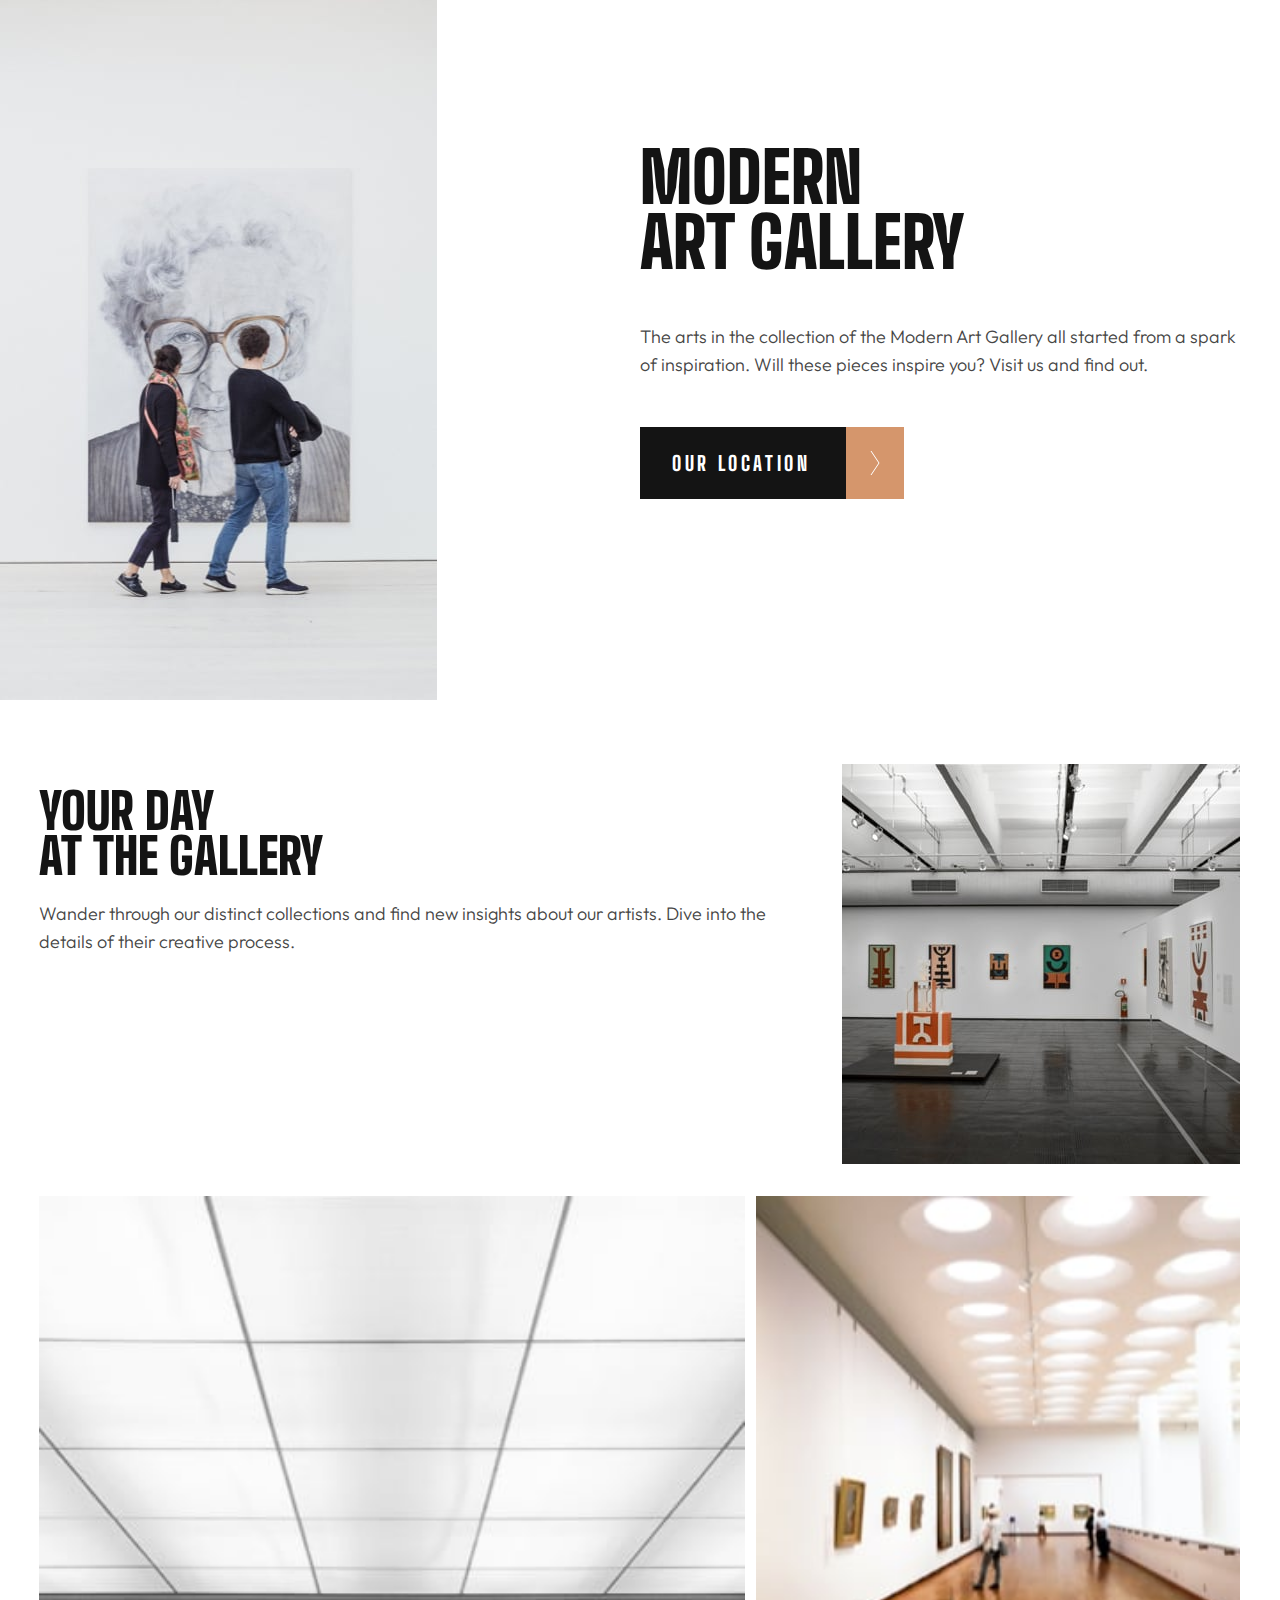
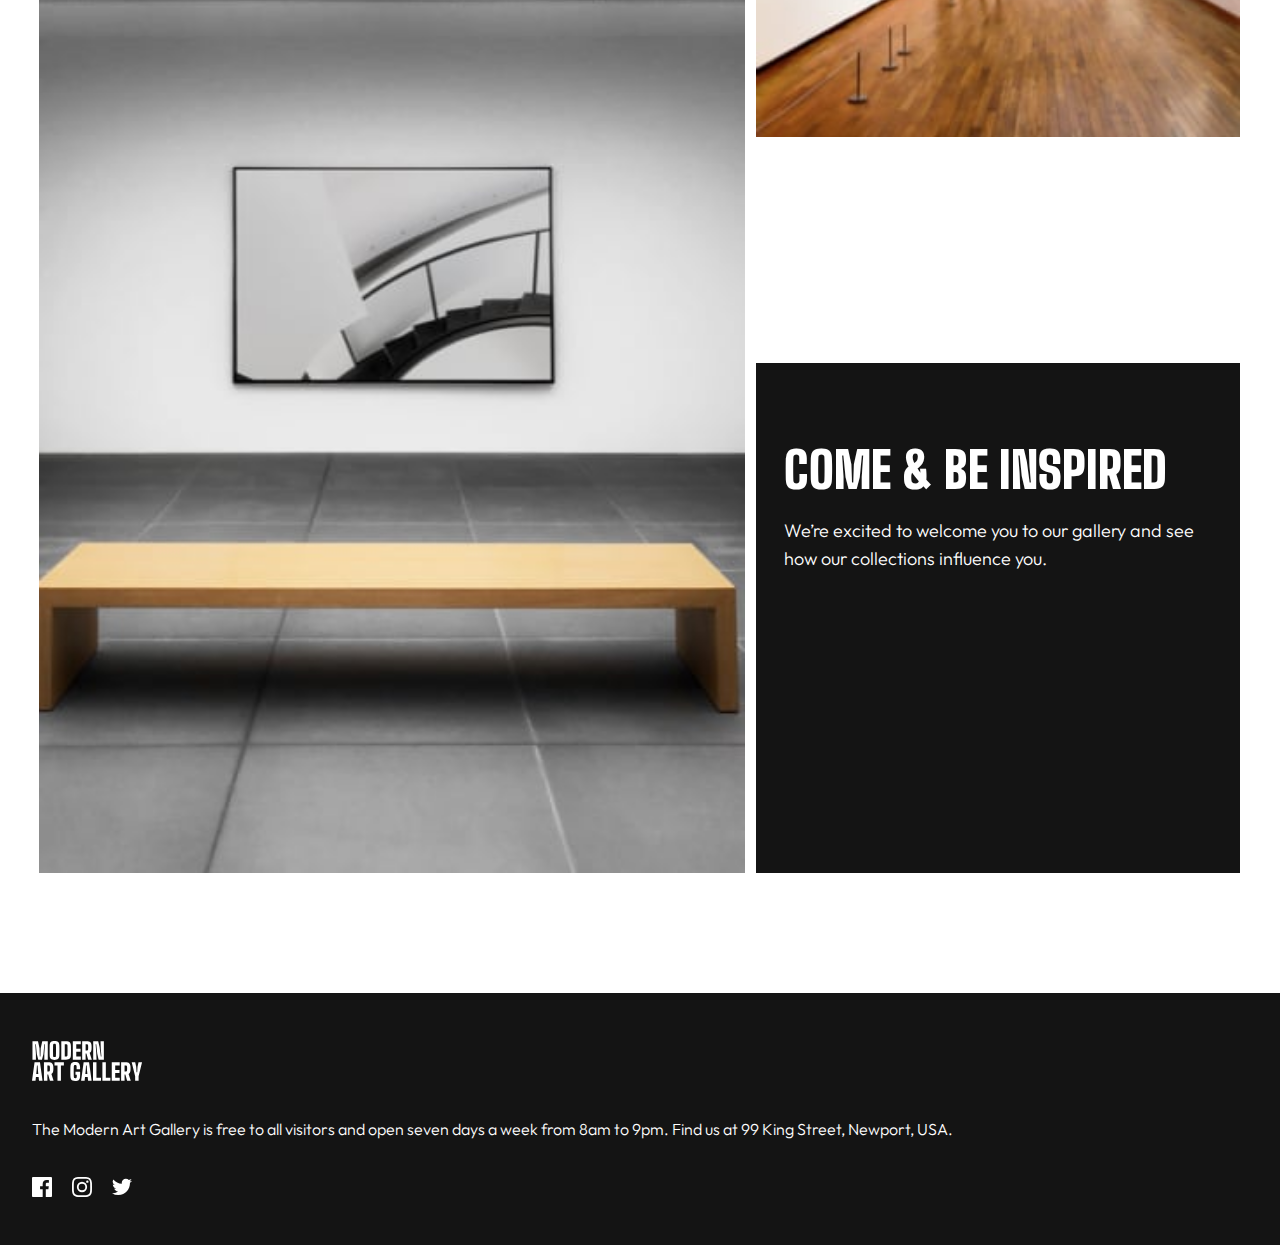
==== index.html @ f50a2d8a "Update index.html" ====
<!DOCTYPE html>
<html lang="en">

<head>
  <meta charset="UTF-8">
  <meta name="viewport" content="width=device-width, initial-scale=1.0">
  <title>Art gallery website</title>
  <link rel="shortcut icon" href="assets/favicon-32x32.png" type="image/x-icon">
  <link rel="stylesheet" href="style.css">
</head>

<body>
  <main>

    <picture class="hero-picture">
      <source media="(min-width: 1439px)" srcset="assets/desktop/image-hero.jpg">
      <source class="hero-img-tablet" media="(min-width: 767px)" srcset="assets/tablet/image-hero.jpg">
      <img class="hero-img" src="assets/mobile/image-hero.jpg" alt="">
    </picture>

    <section class="hero-section">

      <div aria-hidden="true" class="hero-content">
        <h1 class="hero-title">Modern <br> Art Gallery</h1>

        <p class="hero-text">
          The arts in the collection of the Modern Art Gallery all started
          from a spark of inspiration. Will these pieces inspire you? Visit
          us and find out.
        </p>

        <a href="#location" class="cta-btn">
          <span class="btn-text">Our location</span>
          <img class="arrow-right" src="assets/icon-arrow-right.svg" alt="">
        </a>
      </div>

    </section>

    <section class="content-section">

      <div class="grid-1">
        <picture class="picture-grid-1">
          <source media="(min-width: 1439px)" srcset="assets/desktop/image-grid-1.jpg">
          <source media="(min-width: 767px)" srcset="assets/tablet/image-grid-1.jpg">
          <img src="assets/mobile/image-grid-1.jpg" alt="">
        </picture>

        <div class="grid-1-text">
          <h2 class="subtitle clr-dark">Your day <br> at the gallery</h2>

          <p class="text">
            Wander through our distinct collections and find new insights about
            our artists. Dive into the details of their creative process.
          </p>
        </div>
      </div>

      <div class="grid-2">

        <picture class="picture-grid-2">
          <source media="(min-width: 1439px)" srcset="assets/desktop/image-grid-2.jpg">
          <source media="(min-width: 767px)" srcset="assets/tablet/image-grid-2.jpg">
          <img src="assets/mobile/image-grid-2.jpg" alt="">
        </picture>

        <picture class="picture-grid-3">
          <source media="(min-width: 1439px)" srcset="assets/desktop/image-grid-3.jpg">
          <source media="(min-width: 767px)" srcset="assets/tablet/image-grid-3.jpg">
          <img src="assets/mobile/image-grid-3.jpg" alt="">
        </picture>

        <div class="last-child">
          <h2 class="subtitle clr-white">Come &amp; be inspired</h2>

          <p class="text">
            We’re excited to welcome you to our gallery and see how our collections
            influence you.
          </p>
        </div>

      </div>

    </section>

  </main>

  <footer class="footer">
    <img src="assets/logo-light.svg" alt="Modern Art Gallery" class="logo">

    <p class="footer-text">
      The Modern Art Gallery is free to all visitors and open seven days a week
      from 8am to 9pm. Find us at 99 King Street, Newport, USA.
    </p>

    <div class="social">
      <a href="#facebook" class="social-link">

        <svg viewBox="0 0 20 20" class="facebook icon">
          <path
            d="M18.896 0H1.104C.494 0 0 .494 0 1.104v17.793C0 19.506.494 20 1.104 20h9.58v-7.745H8.076V9.237h2.606V7.01c0-2.583 1.578-3.99 3.883-3.99 1.104 0 2.052.082 2.329.119v2.7h-1.598c-1.254 0-1.496.597-1.496 1.47v1.928h2.989l-.39 3.018h-2.6V20h5.098c.608 0 1.102-.494 1.102-1.104V1.104C20 .494 19.506 0 18.896 0Z"
            fill="#FFF" transform="matrix(1, 0, 0, 1, -4.440892098500626e-16, 0)"></path>
        </svg>
      </a>

      <a href="#instagram" class="social-link">

        <svg viewBox="0 0 20 20" class="instagram icon">
          <path
            d="M10 1.802c2.67 0 2.987.01 4.042.059 2.71.123 3.975 1.409 4.099 4.099.048 1.054.057 1.37.057 4.04 0 2.672-.01 2.988-.057 4.042-.124 2.687-1.387 3.975-4.1 4.099-1.054.048-1.37.058-4.041.058-2.67 0-2.987-.01-4.04-.058-2.718-.124-3.977-1.416-4.1-4.1-.048-1.054-.058-1.37-.058-4.041 0-2.67.01-2.986.058-4.04.124-2.69 1.387-3.977 4.1-4.1 1.054-.048 1.37-.058 4.04-.058ZM10 0C7.284 0 6.944.012 5.877.06 2.246.227.227 2.242.061 5.877.01 6.944 0 7.284 0 10s.012 3.057.06 4.123c.167 3.632 2.182 5.65 5.817 5.817 1.067.048 1.407.06 4.123.06s3.057-.012 4.123-.06c3.629-.167 5.652-2.182 5.816-5.817.05-1.066.061-1.407.061-4.123s-.012-3.056-.06-4.122C19.777 2.249 17.76.228 14.124.06 13.057.01 12.716 0 10 0Zm0 4.865a5.135 5.135 0 1 0 0 10.27 5.135 5.135 0 0 0 0-10.27Zm0 8.468a3.333 3.333 0 1 1 0-6.666 3.333 3.333 0 0 1 0 6.666Zm5.338-9.87a1.2 1.2 0 1 0 0 2.4 1.2 1.2 0 0 0 0-2.4Z"
            fill="#FFF"></path>
        </svg>
      </a>

      <a href="#twitter" class="social-link">

        <svg viewBox="0 0 20 17" class="twitter icon">
          <path
            d="M20 2.172a8.192 8.192 0 0 1-2.357.646 4.11 4.11 0 0 0 1.805-2.27 8.22 8.22 0 0 1-2.606.996A4.096 4.096 0 0 0 13.847.248c-2.65 0-4.596 2.472-3.998 5.037A11.648 11.648 0 0 1 1.392 1a4.109 4.109 0 0 0 1.27 5.478 4.086 4.086 0 0 1-1.858-.513c-.045 1.9 1.318 3.679 3.291 4.075a4.113 4.113 0 0 1-1.853.07 4.106 4.106 0 0 0 3.833 2.849A8.25 8.25 0 0 1 0 14.658a11.616 11.616 0 0 0 6.29 1.843c7.618 0 11.923-6.434 11.663-12.205A8.354 8.354 0 0 0 20 2.172Z"
            fill="#FFF"></path>
        </svg>
      </a>
    </div>

  </footer>

</body>

</html>
---- style.css ----
@import url('https://fonts.googleapis.com/css2?family=Big+Shoulders+Display:wght@800;900&family=Outfit:wght@300&display=swap');

:root {
  /* Font Family */
  --ff-heading: 'Big Shoulders Display', sans-serif;
  --ff-body: 'Outfit', sans-serif;

  /* Font Weight */
  --fw-300: 300;
  --fw-800: 800;
  --fw-900: 900;

  /* Font Size */
  --fs-heading-1: 3.75rem;
  --fs-heading-2: 3.125rem;
  --fs-subtitle-1: 3.125rem;
  --fs-body-m: 1.125rem;
  --fs-body-s: 1rem;

  /* Line Height */
  --lh-heading-1: 3.4375rem;
  --lh-heading-2: 2.8125rem;
  --lh-subtitle-1: 2.8125rem;
  --lh-body-m: 1.75rem;
  --lh-body-s: 1.625rem;

  /* Colors */
  --clr-gold: hsl(24, 56%, 63%);
  --clr-almostblack: hsl(0, 0%, 8%);
  --clr-darkgrey: hsl(0, 0%, 27%);
  --clr-white: hsl(0, 0%, 100%);

  /* Utility classes */

  .clr-dark {
   color: var(--clr-almostblack);
  }

  .clr-white {
    color: var(--clr-white);
  }
}

*,
*::before,
*::after {
  margin: 0;
  padding: 0;
  box-sizing: border-box;
  font: inherit;
}

ul,
ol {
  list-style: none;
}

img,
picture,
svg {
  max-width: 100%;
  display: block;
}

.hero-img {
  width: 100%;
  height: auto;
}

.hero-content {
  padding-inline: 1rem;
}

.hero-title {
  font-family: var(--ff-heading);
  font-size: var(--fs-heading-1);
  font-weight: var(--fw-900);
  line-height: var(--lh-heading-1);
  text-transform: uppercase;
  margin-block-start: 2rem;
  color: var(--clr-almostblack);
}

.hero-text {
  font-family: var(--ff-body);
  font-size: var(--fs-body-m);
  font-weight: var(--fw-300);
  line-height: var(--lh-body-m);
  margin-block-start: 2rem;
  color: var(--clr-darkgrey);
}

.cta-btn {
  text-decoration: none;
  display: inline-flex;
  margin-block-start: 2rem;
}

.cta-btn .btn-text {
  background-color: var(--clr-almostblack);
  color: var(--clr-white);
  font-family: var(--ff-heading);
  font-size: 1.25rem;
  letter-spacing: 0.2275rem;
  font-weight: var(--fw-800);
  text-transform: uppercase;
  padding-block: 1.5rem;
  padding-inline-start: 2rem;
  padding-inline-end: 2.1875rem;
  transition: background 200ms;
}

.cta-btn .arrow-right {
  background-color: var(--clr-gold);
  padding: 1.5rem;
  transition: background 200ms;
}


.cta-btn:hover .btn-text,
.cta-btn:focus-visible .btn-text {
  background-color: var(--clr-gold);
}

.cta-btn:hover .arrow-right,
.cta-btn:focus-visible .arrow-right {
  background-color: var(--clr-almostblack);
}

.content-section {
  padding-inline: 1rem;
  margin-block-start: 7.5rem;
}

.content-section img {
  width: 100%;
  height: auto;
}

.subtitle {
  font-family: var(--ff-heading);
  font-size: var(--fs-subtitle-1);
  font-weight: var(--fw-900);
  line-height: var(--lh-subtitle-1);
  text-transform: uppercase;
  margin-block-start: 1.5625rem;
}

.content-section .text {
  font-family: var(--ff-body);
  font-size: var(--fs-body-m);
  font-weight: var(--fw-300);
  line-height: var(--lh-body-m);
  margin-block-start: 1.3125rem;
  color: var(--clr-darkgrey);
}

.grid-2 {
  margin-block-start: 2rem;
  display: grid;
  gap: 1rem;
}

.grid-2 > .last-child {
  background-color: var(--clr-almostblack);
  padding-inline: 1.5rem;
  padding-block-start: 3rem;
  padding-block-end: 2.9375rem;
}

.grid-2 > .last-child .subtitle {
  margin-block-start: 0;
}

.grid-2 > .last-child .text {
  color: var(--clr-white);
  margin-block-start: 1.5rem;
}

.footer {
  background-color: var(--clr-almostblack);
  padding-block: 3rem;
  padding-inline: 2rem;
  margin-block-start: 7.5rem;
}

.footer-text {
  color: var(--clr-white);
  font-family: var(--ff-body);
  font-size: var(--fs-body-s);
  font-weight: var(--fw-300);
  margin-block-start: 2.375rem;
}

.social {
  display: flex;
  gap: 1.25rem;
  margin-block-start: 2.375rem;
}

.social-link:hover .icon path,
.social-link:focus-visible .icon path {
  fill: var(--clr-gold);
}

.social .icon {
  width: 20px;
  height: 20px;
}

@media screen and (min-width: 767px) {
  :root {
    /* Font Size */
    --fs-heading-1: 4.375rem;
    --fs-heading-2: 3.4375rem;
    --fs-subtitle-1: 3.125rem;
    --fs-body-m: 1.125rem;
    --fs-body-s: 1rem;

    /* Line Height */
    --lh-heading-1: 4.0625rem;
    --lh-heading-2: 2.8125rem;
    --lh-subtitle-1: 2.8125rem;
    --lh-body-m: 1.75rem;
    --lh-body-s: 1.625rem;
  }

  .hero-picture {
    position: absolute;
    top: 0;
    left: 0;
    z-index: 1;
  }
  
  .hero-section {
    display: grid;
    grid-template-columns: 1fr 1fr;
    grid-template-areas: '. content';
    padding-inline: 2.5rem;
    margin-block-start: 9.0625rem;
    position: relative;
    z-index: 2;
  }

  .hero-content {
    padding-inline: 0;
    grid-area: content;
  }

  .hero-title {
    margin-block-start: 0;
  }

  .hero-text {
    margin-block-start: 3rem;
  }

  .cta-btn {
    margin-block-start: 3rem;
  }

  .content-section {
    padding-inline-start: 2.4375rem;
    padding-inline-end: 2.5rem;
    margin-block-start: 16.5625rem;
  }

  .grid-1 {
    display: grid;
    grid-template-columns: 1fr max-content;
    grid-template-areas: 'grid1text picture1';
  }

  .picture-grid-1 {
    grid-area: picture1;
  }

  .grid-1-text {
    grid-area: grid1text;
    padding-inline-end: 3.5rem;
  }

  .grid-2 {
    display: grid;
    grid-template-columns: 58.79% 1fr;
    grid-template-areas: 
    'pic2 pic3'
    'pic2 lastchild';
    gap: 0.6875rem;
  }

  .picture-grid-2 {
    grid-area: pic2;
  }

  .picture-grid-3 {
    grid-area: pic3;
  } 

  .grid-2 .last-child {
    grid-area: lastchild;
    padding-inline: 1.75rem;
    padding-block: 5.3125rem;
    margin-block-start: 0;
  }

}

@media screen and (min-width: 1439px) {
  :root {
    /* Font Size */
    --fs-heading-1: 6rem;
    --fs-heading-2: 4.375rem;
    --fs-subtitle-1: 3.75rem;
    --fs-body-m: 1.375rem;
    --fs-body-s: 1.125rem;

    /* Line Height */
    --lh-heading-1: 5.5rem;
    --lh-heading-2: 4.375rem;
    --lh-subtitle-1: 3.75rem;
    --lh-body-m: 2rem;
    --lh-body-s: 1.75rem;
  }
}
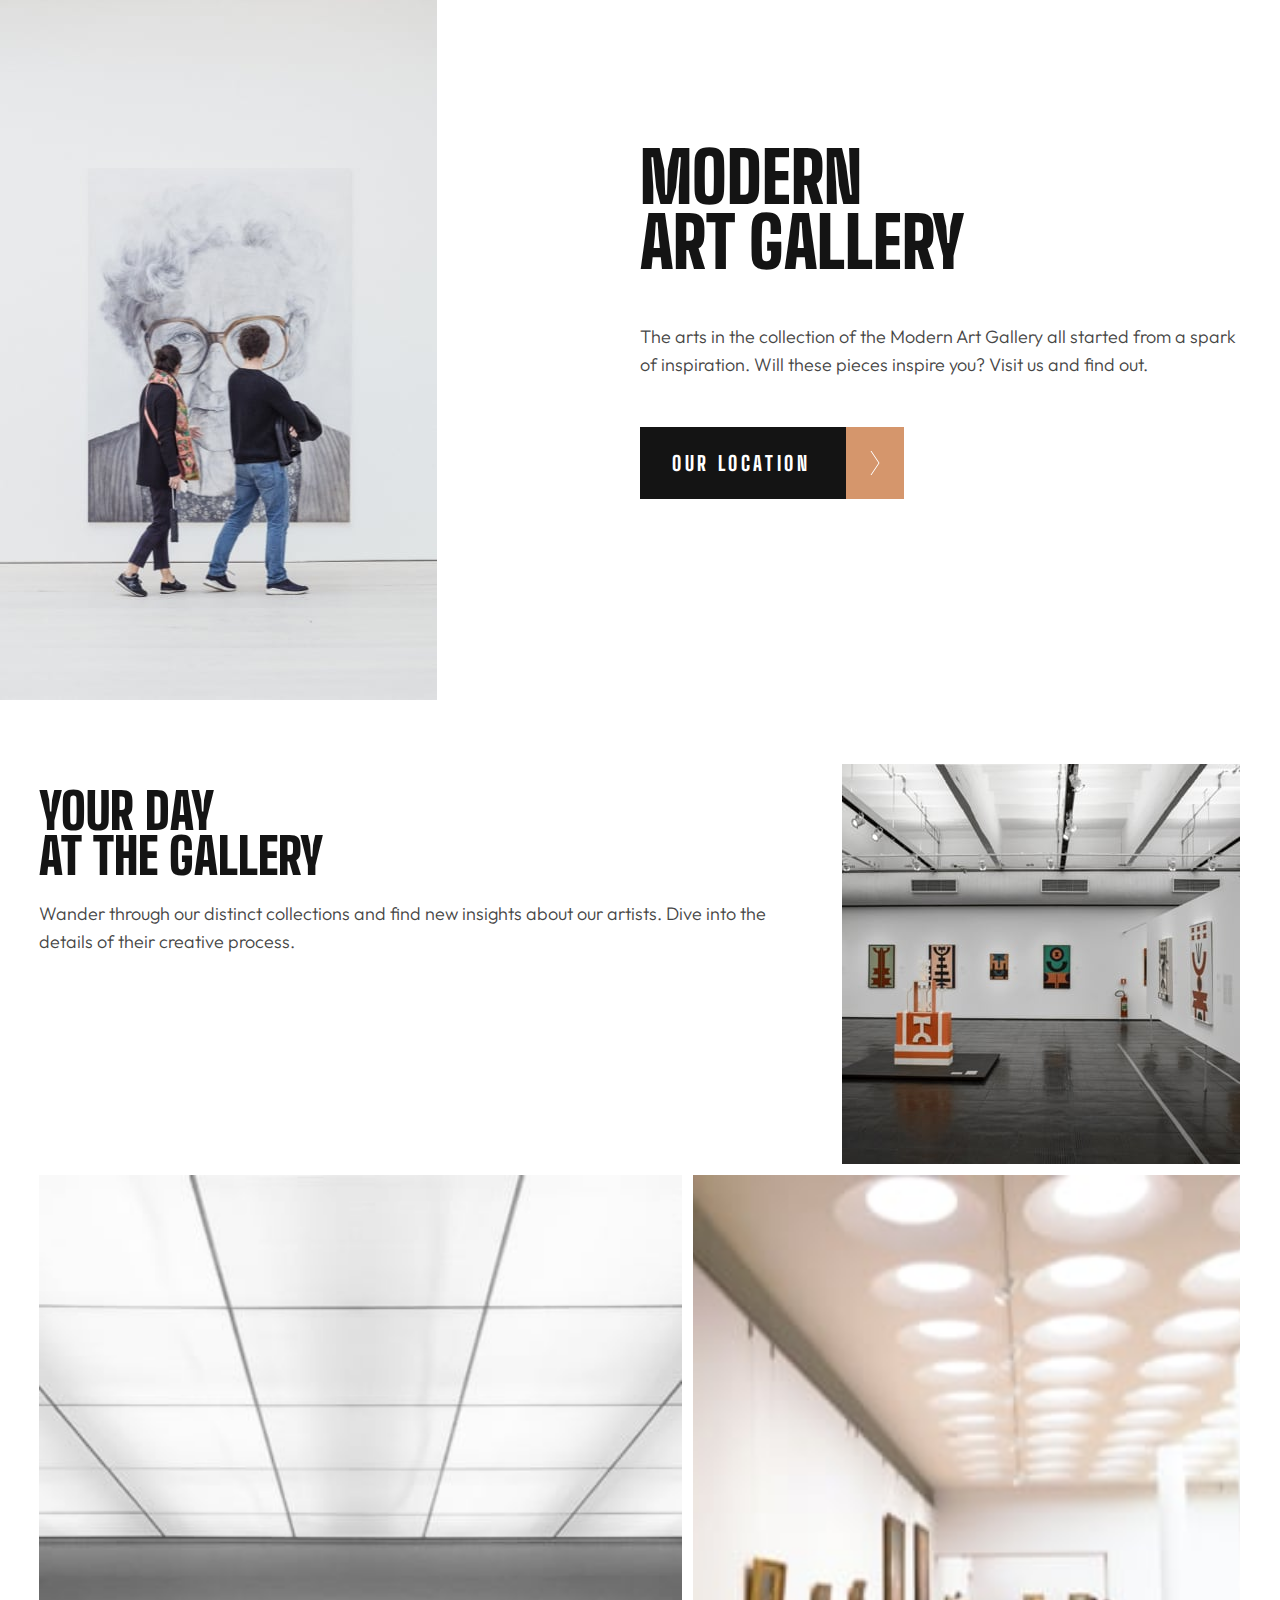
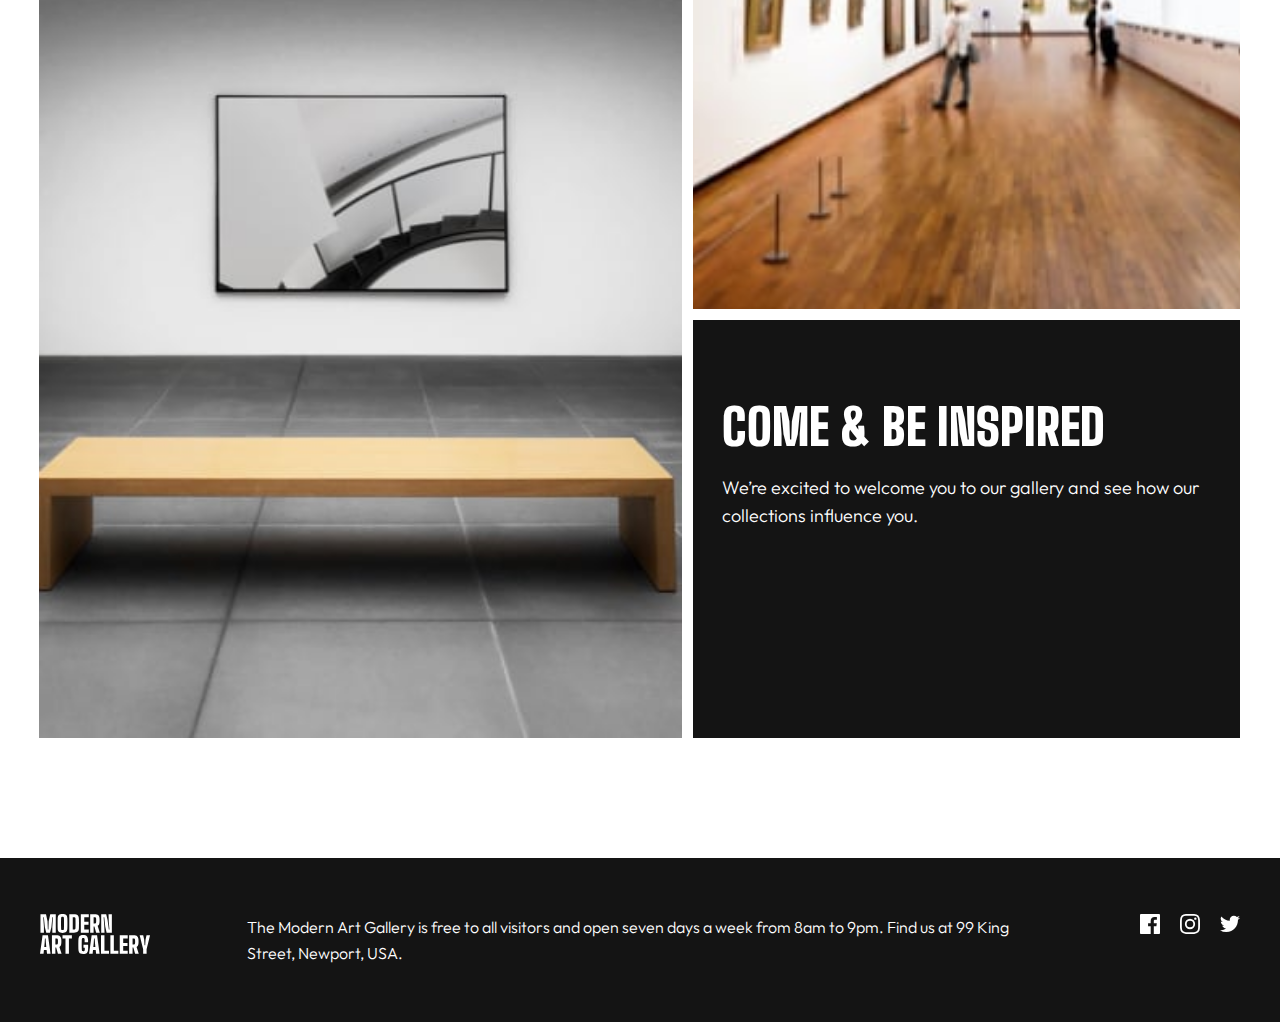
==== commit 0fe6be11: "tablet layout update" ====
--- a/index.html
+++ b/index.html
@@ -13,9 +13,9 @@
   <main>
 
     <picture class="hero-picture">
-      <source media="(min-width: 1439px)" srcset="assets/desktop/image-hero.jpg">
-      <source class="hero-img-tablet" media="(min-width: 767px)" srcset="assets/tablet/image-hero.jpg">
-      <img class="hero-img" src="assets/mobile/image-hero.jpg" alt="">
+      <source media="(min-width: 1439px)" srcset="assets/desktop/image-hero.jpg 1x, assets/desktop/image-hero@2x.jpg 2x">
+      <source class="hero-img-tablet" media="(min-width: 767px)" srcset="assets/tablet/image-hero.jpg 1x, assets/tablet/image-hero@2x.jpg 2x">
+      <img class="hero-img" srcset="assets/mobile/image-hero.jpg 1x, assets/mobile/image-hero@2x.jpg 2x" alt="">
     </picture>
 
     <section class="hero-section">
@@ -41,9 +41,9 @@
 
       <div class="grid-1">
         <picture class="picture-grid-1">
-          <source media="(min-width: 1439px)" srcset="assets/desktop/image-grid-1.jpg">
-          <source media="(min-width: 767px)" srcset="assets/tablet/image-grid-1.jpg">
-          <img src="assets/mobile/image-grid-1.jpg" alt="">
+          <source media="(min-width: 1439px)" srcset="assets/desktop/image-grid-1.jpg 1x, assets/desktop/image-grid-1@2x.jpg 2x">
+          <source media="(min-width: 767px)" srcset="assets/tablet/image-grid-1.jpg 1x, assets/tablet/image-grid-1@2x.jpg 2x">
+          <img srcset="assets/mobile/image-grid-1.jpg 1x, assets/mobile/image-grid-1@2x.jpg 2x" alt="" loading="lazy">
         </picture>
 
         <div class="grid-1-text">
@@ -58,17 +58,21 @@
 
       <div class="grid-2">
 
-        <picture class="picture-grid-2">
-          <source media="(min-width: 1439px)" srcset="assets/desktop/image-grid-2.jpg">
-          <source media="(min-width: 767px)" srcset="assets/tablet/image-grid-2.jpg">
-          <img src="assets/mobile/image-grid-2.jpg" alt="">
-        </picture>
+        <div class="item-1">
+          <picture>
+            <source media="(min-width: 1439px)" srcset="assets/desktop/image-grid-2.jpg 1x, assets/desktop/image-grid-2@2x.jpg 2x">
+            <source media="(min-width: 767px)" srcset="assets/tablet/image-grid-2.jpg 1x, assets/tablet/image-grid-2@2x.jpg 2x">
+            <img srcset="assets/mobile/image-grid-2.jpg 1x, assets/mobile/image-grid-2@2x.jpg 2x" alt="" loading="lazy">
+          </picture>
+        </div>
 
-        <picture class="picture-grid-3">
-          <source media="(min-width: 1439px)" srcset="assets/desktop/image-grid-3.jpg">
-          <source media="(min-width: 767px)" srcset="assets/tablet/image-grid-3.jpg">
-          <img src="assets/mobile/image-grid-3.jpg" alt="">
-        </picture>
+        <div class="item-2">
+          <picture>
+            <source media="(min-width: 1439px)" srcset="assets/desktop/image-grid-3.jpg">
+            <source media="(min-width: 767px)" srcset="assets/tablet/image-grid-3.jpg 1x, assets/tablet/image-grid-3@2x.jpg 2x">
+            <img src="assets/mobile/image-grid-3.jpg" alt="" loading="lazy">
+          </picture>
+        </div>
 
         <div class="last-child">
           <h2 class="subtitle clr-white">Come &amp; be inspired</h2>
@@ -86,7 +90,7 @@
   </main>
 
   <footer class="footer">
-    <img src="assets/logo-light.svg" alt="Modern Art Gallery" class="logo">
+    <img src="assets/logo-light.svg" alt="Modern Art Gallery" class="logo" loading="lazy">
 
     <p class="footer-text">
       The Modern Art Gallery is free to all visitors and open seven days a week
--- a/style.css
+++ b/style.css
@@ -189,6 +189,7 @@
   font-family: var(--ff-body);
   font-size: var(--fs-body-s);
   font-weight: var(--fw-300);
+  line-height: var(--lh-body-s);
   margin-block-start: 2.375rem;
 }
 
@@ -282,26 +283,48 @@
 
   .grid-2 {
     display: grid;
-    grid-template-columns: 58.79% 1fr;
-    grid-template-areas: 
-    'pic2 pic3'
-    'pic2 lastchild';
+    grid-template-columns: minmax(398px, max-content) 1fr;
     gap: 0.6875rem;
-  }
-
-  .picture-grid-2 {
-    grid-area: pic2;
-  }
-
-  .picture-grid-3 {
-    grid-area: pic3;
-  } 
+    margin-block-start: 0.6875rem;
+  }
+
+  .grid-2 picture {
+    width: 100%;
+    height: 100%;
+    object-fit: cover;
+  }
+
+  .grid-2 img {
+    width: 100%;
+    height: 100%;
+    object-fit: cover;
+  }
+
+  .grid-2 .item-1 {
+    grid-column: 1;
+    grid-row: span 2;
+  }
 
   .grid-2 .last-child {
-    grid-area: lastchild;
-    padding-inline: 1.75rem;
+    grid-column: 2;
+    grid-row: 2;
+    padding-inline: 1.8125rem;
     padding-block: 5.3125rem;
-    margin-block-start: 0;
+  }
+
+  .footer {
+    display: grid;
+    grid-template-columns: repeat(3, auto);
+    padding-inline: 2.5rem;
+    padding-block: 3.5rem;
+  }
+
+  .footer > * {
+    margin: 0;
+  }
+
+  .footer .footer-text {
+    padding-inline: 6rem;
   }
 
 }
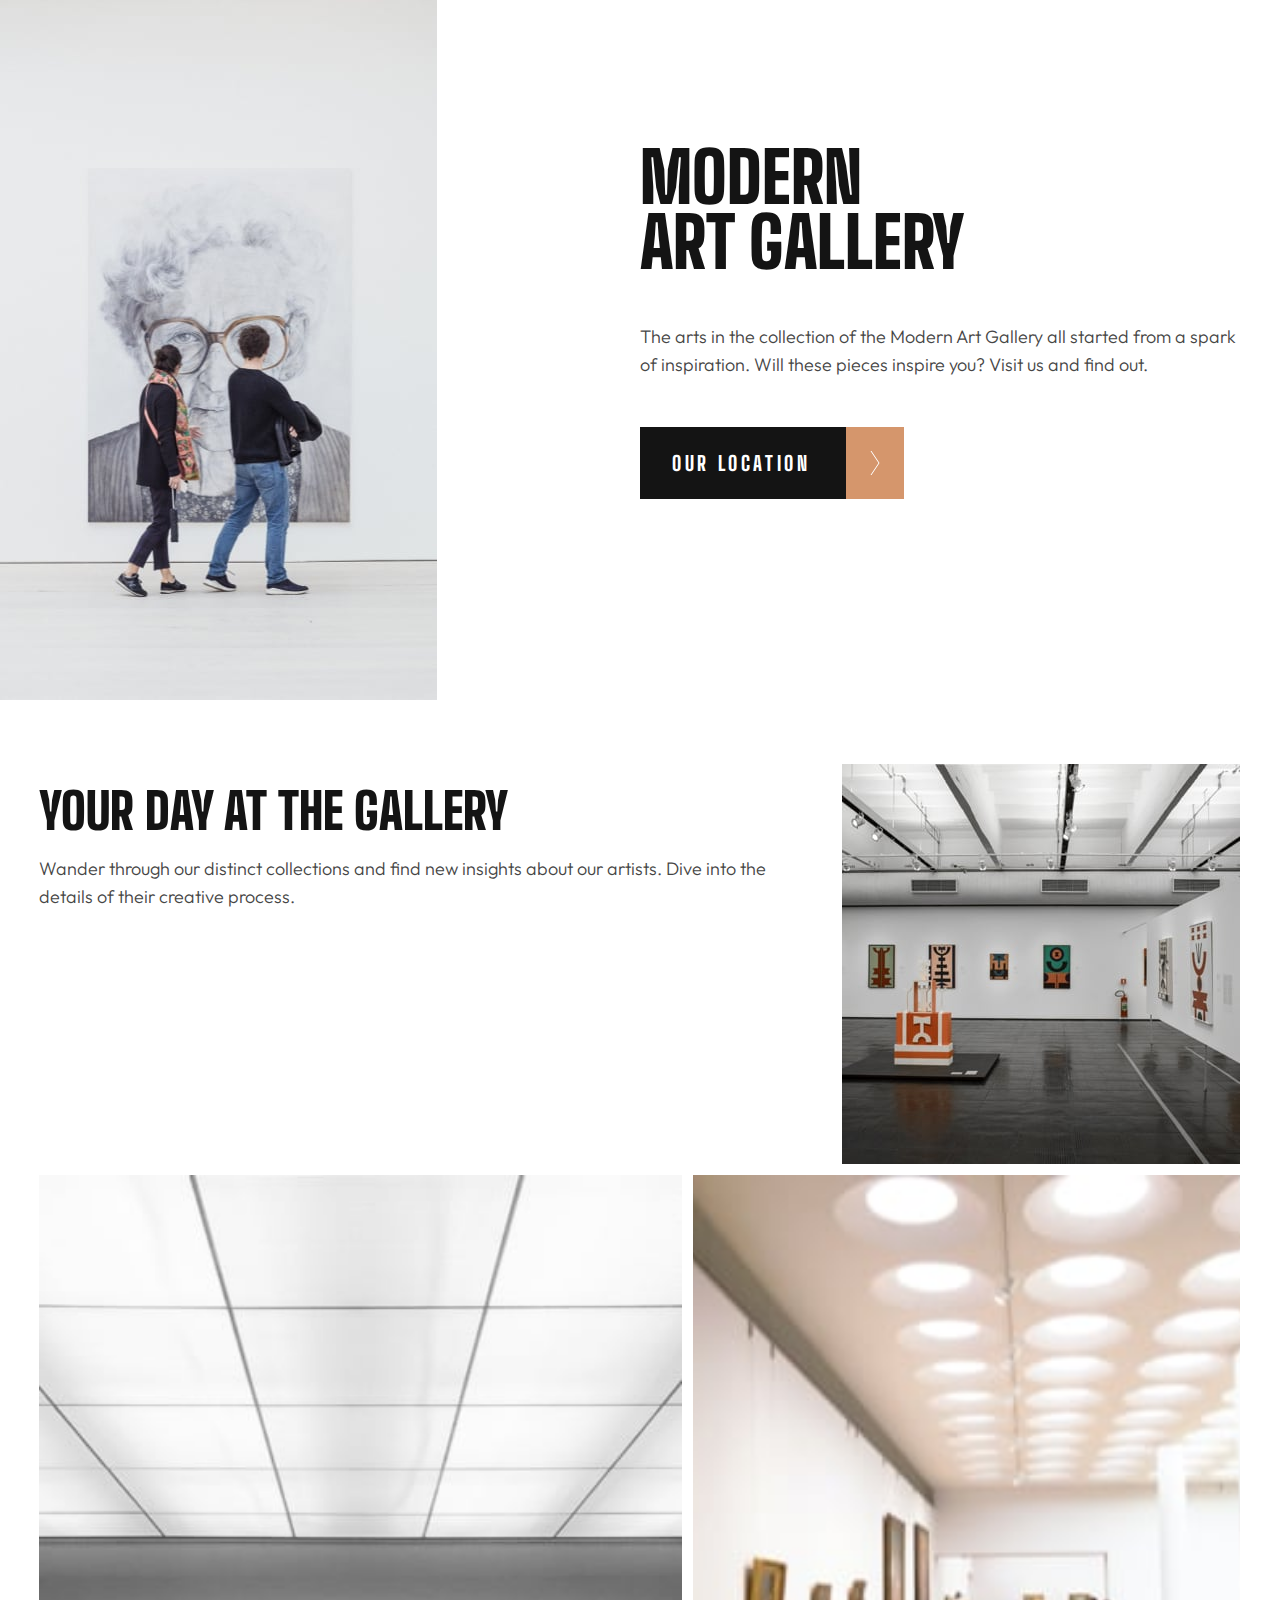
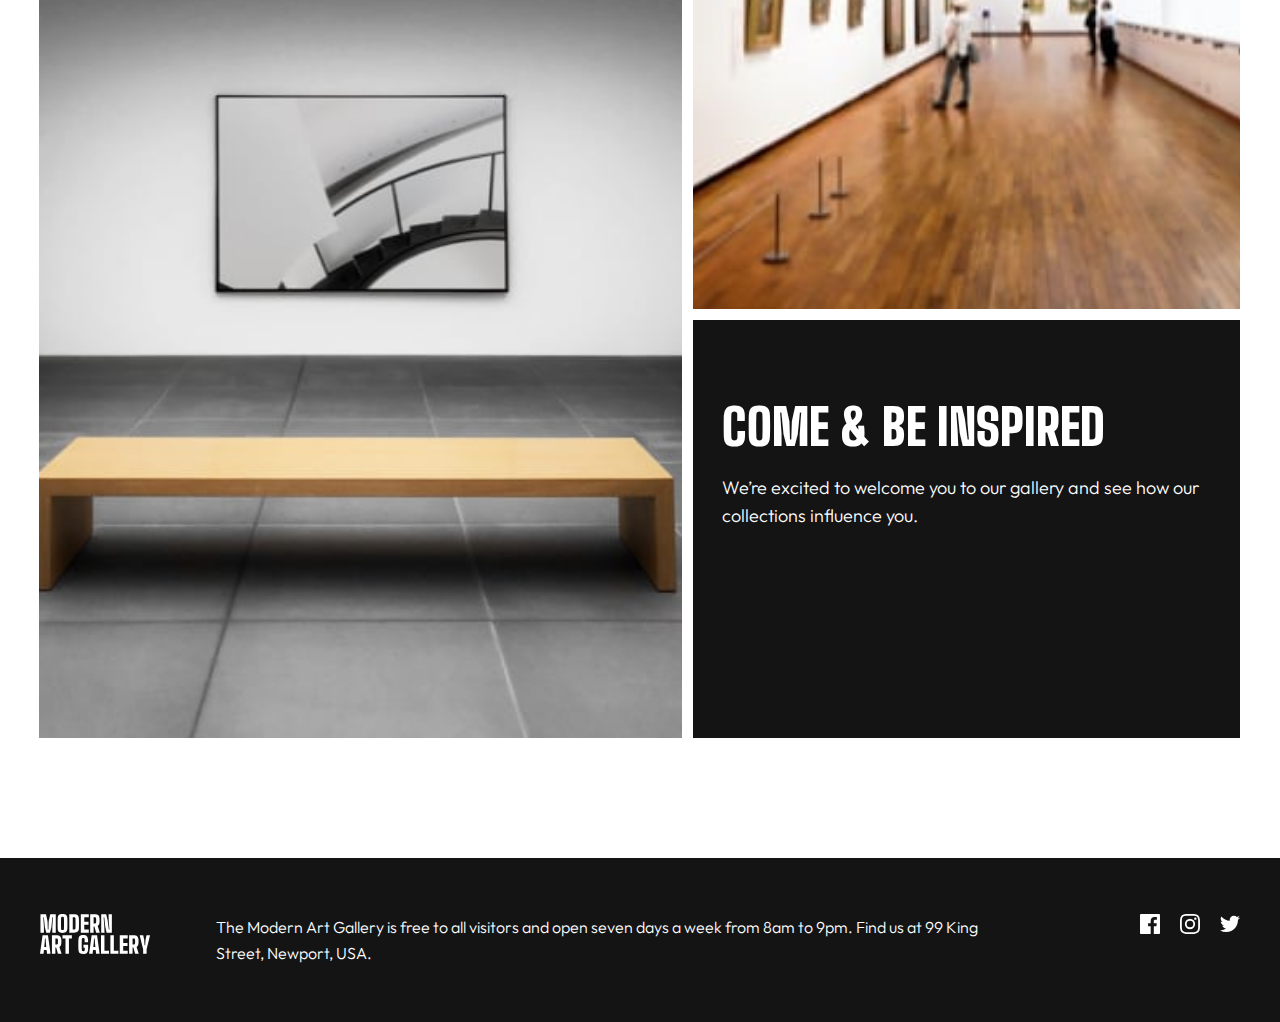
==== commit d048ce26: "desktop" ====
--- a/index.html
+++ b/index.html
@@ -47,7 +47,7 @@
         </picture>
 
         <div class="grid-1-text">
-          <h2 class="subtitle clr-dark">Your day <br> at the gallery</h2>
+          <h2 class="subtitle clr-dark">Your day at the gallery</h2>
 
           <p class="text">
             Wander through our distinct collections and find new insights about
@@ -68,9 +68,9 @@
 
         <div class="item-2">
           <picture>
-            <source media="(min-width: 1439px)" srcset="assets/desktop/image-grid-3.jpg">
+            <source media="(min-width: 1439px)" srcset="assets/desktop/image-grid-3.jpg 1x, assets/desktop/image-grid-3@2x.jpg 2x">
             <source media="(min-width: 767px)" srcset="assets/tablet/image-grid-3.jpg 1x, assets/tablet/image-grid-3@2x.jpg 2x">
-            <img src="assets/mobile/image-grid-3.jpg" alt="" loading="lazy">
+            <img srcset="assets/mobile/image-grid-3.jpg 1x, assets/mobile/image-grid-3@2x 2x" alt="" loading="lazy">
           </picture>
         </div>
 
--- a/style.css
+++ b/style.css
@@ -195,6 +195,7 @@
 
 .social {
   display: flex;
+  align-items: start;
   gap: 1.25rem;
   margin-block-start: 2.375rem;
 }
@@ -324,7 +325,8 @@
   }
 
   .footer .footer-text {
-    padding-inline: 6rem;
+    padding-inline-start: 4.059375rem;
+    padding-inline-end: 9.625rem;
   }
 
 }
@@ -345,4 +347,39 @@
     --lh-body-m: 2rem;
     --lh-body-s: 1.75rem;
   }
+
+  .content-section {
+    padding-inline: 10.3125rem;
+    margin-block-start: 30.9375rem;
+  }
+
+  .content-section .subtitle {
+    margin-block-start: 3.75rem;
+  }
+
+  .grid-1-text {
+    padding-inline-end: 8.5rem;
+  }
+
+  .grid-2 {
+    gap: 1.875rem;
+    margin-block-start: 1.875rem;
+  }
+
+  .grid-2 .last-child {
+    padding-block-start: 4.0625rem;
+    padding-block-end: 4rem;
+    padding-inline-start: 3rem;
+    padding-inline-end: 2.9375rem;
+  }
+
+  .footer {
+    padding-inline: 10.3125rem;
+    margin-block-start: 11.25rem;
+  }
+
+  .footer .footer-text {
+    padding-inline-start: 8.776875rem;
+    padding-inline-end: 21rem;
+  }
 }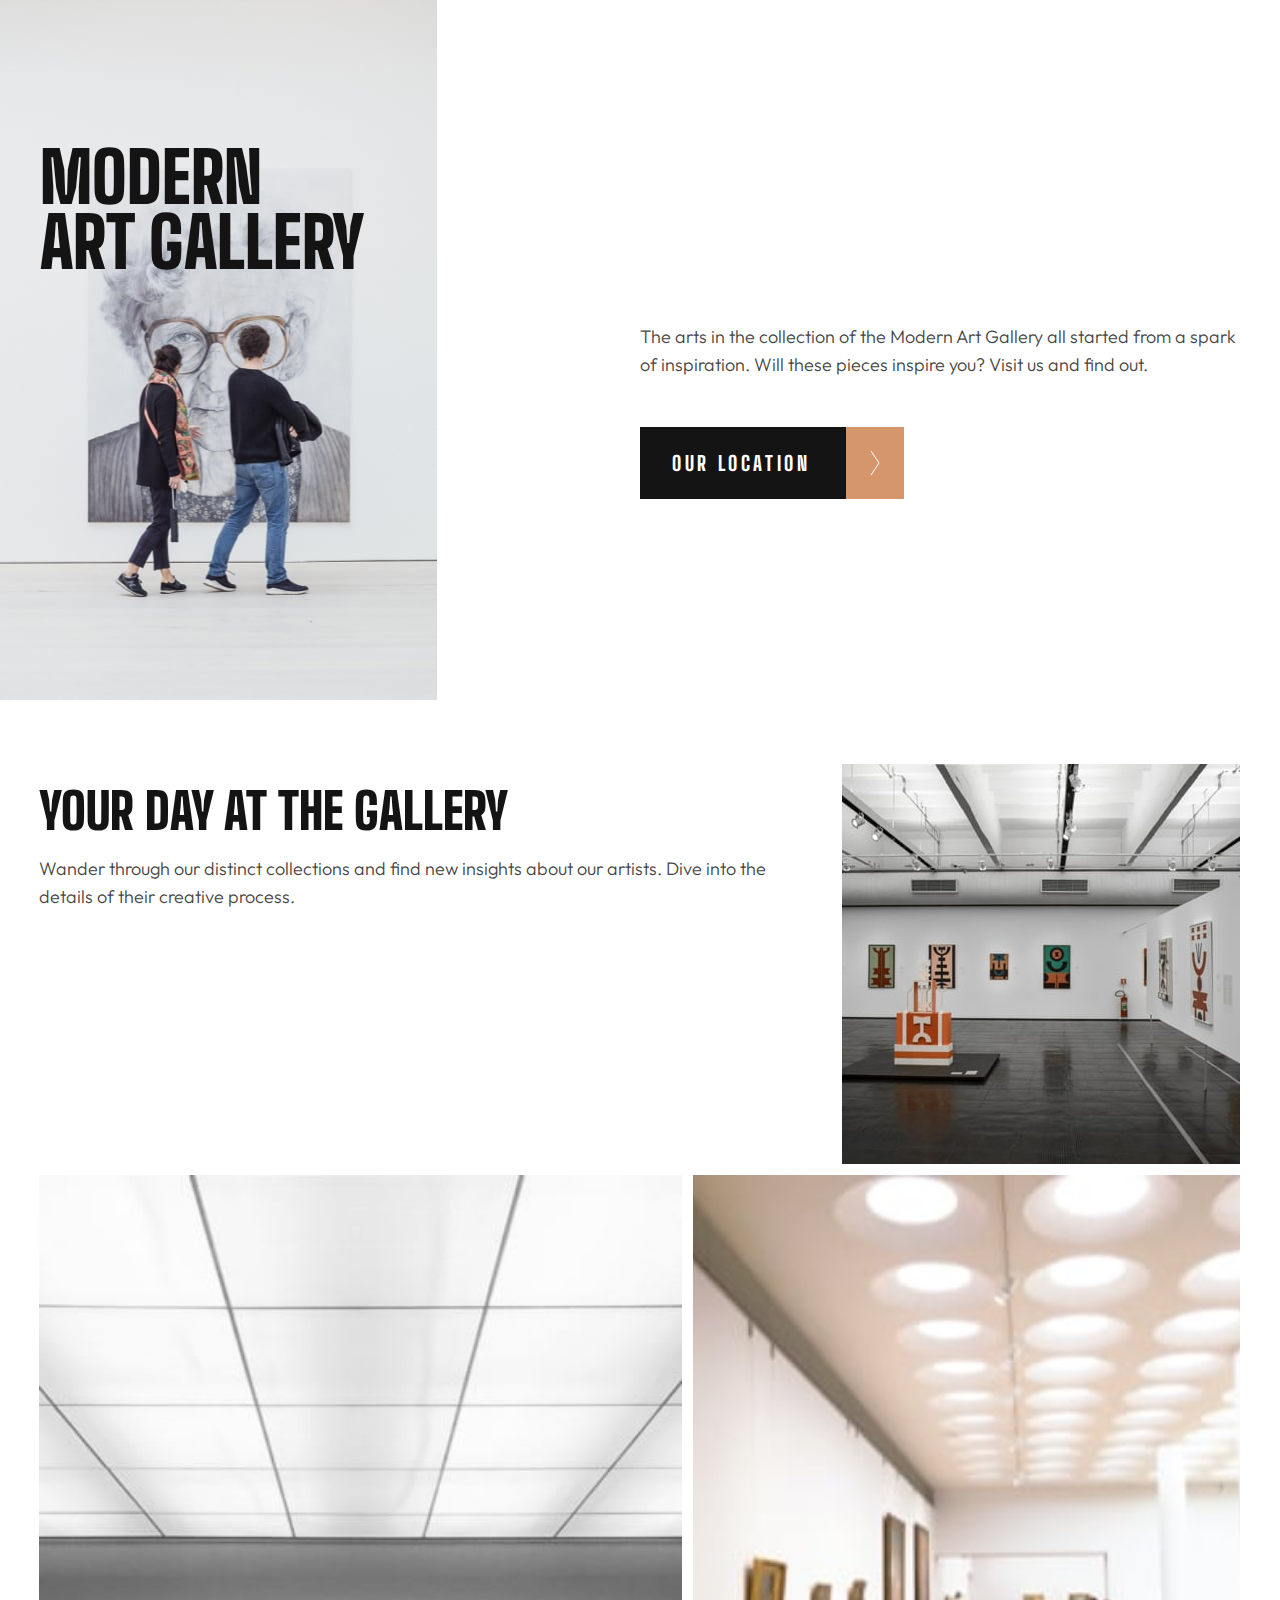
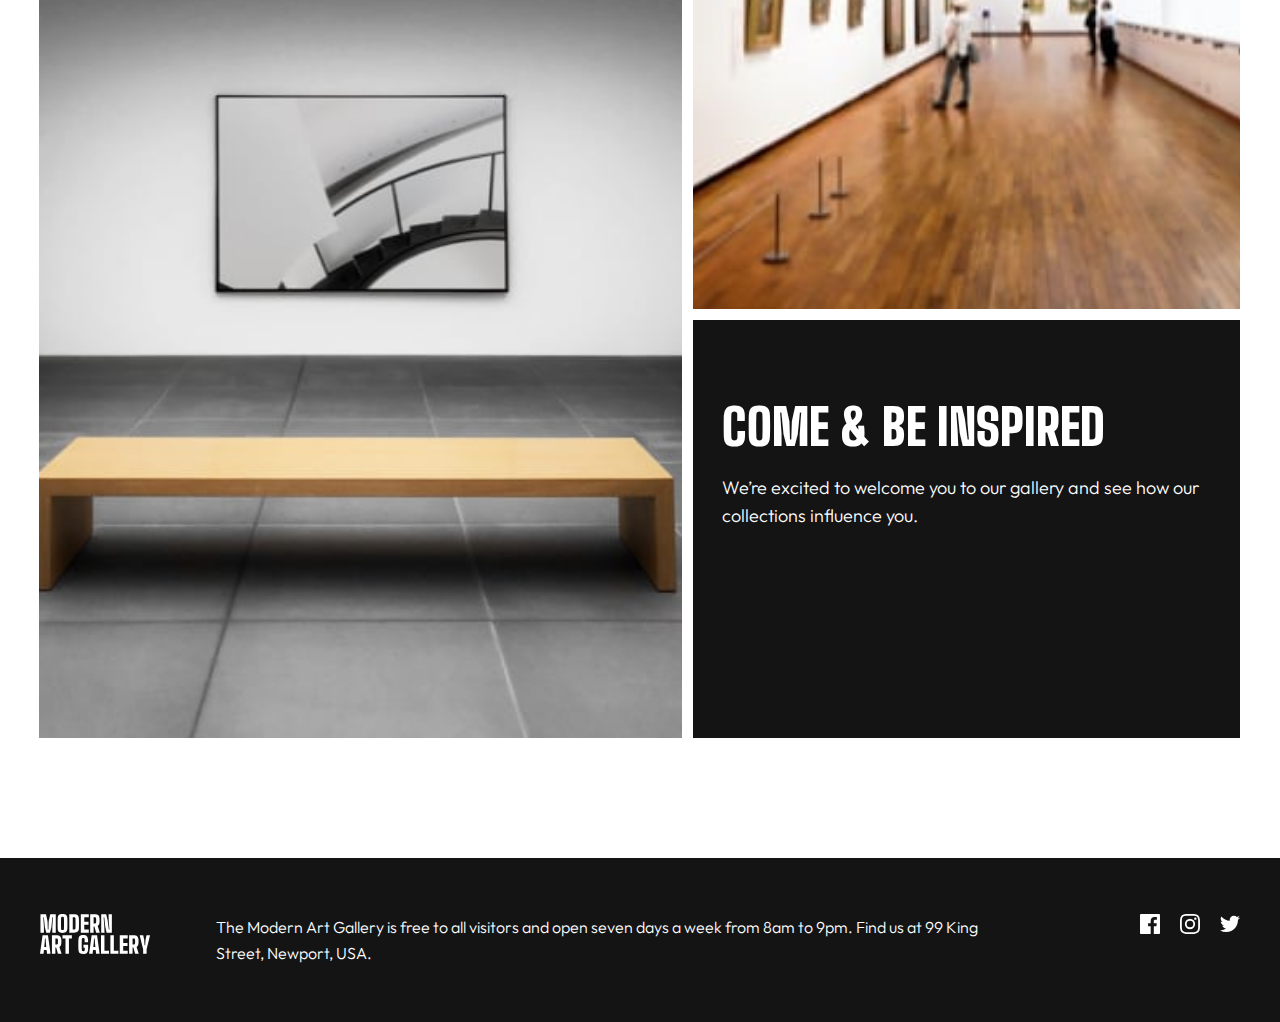
==== commit 50590057: "style update" ====
--- a/index.html
+++ b/index.html
@@ -12,27 +12,39 @@
 <body>
   <main>
 
-    <picture class="hero-picture">
-      <source media="(min-width: 1439px)" srcset="assets/desktop/image-hero.jpg 1x, assets/desktop/image-hero@2x.jpg 2x">
-      <source class="hero-img-tablet" media="(min-width: 767px)" srcset="assets/tablet/image-hero.jpg 1x, assets/tablet/image-hero@2x.jpg 2x">
-      <img class="hero-img" srcset="assets/mobile/image-hero.jpg 1x, assets/mobile/image-hero@2x.jpg 2x" alt="">
-    </picture>
+    <div class="hero-background">
+
+      <picture class="hero-picture">
+        <source media="(min-width: 1439px)"
+          srcset="assets/desktop/image-hero.jpg 1x, assets/desktop/image-hero@2x.jpg 2x">
+        <source class="hero-img-tablet" media="(min-width: 767px)"
+          srcset="assets/tablet/image-hero.jpg 1x, assets/tablet/image-hero@2x.jpg 2x">
+        <img class="hero-img" srcset="assets/mobile/image-hero.jpg 1x, assets/mobile/image-hero@2x.jpg 2x" alt="">
+      </picture>
+
+      <div class="black-bg"></div>
+    </div>
 
     <section class="hero-section">
 
       <div aria-hidden="true" class="hero-content">
-        <h1 class="hero-title">Modern <br> Art Gallery</h1>
+        <div class="title-wrapper">
+          <h1 class="hero-title">Modern <br> Art Gallery</h1>
+        </div>
 
-        <p class="hero-text">
-          The arts in the collection of the Modern Art Gallery all started
-          from a spark of inspiration. Will these pieces inspire you? Visit
-          us and find out.
-        </p>
+        <div class="wrapper">
+          <p class="hero-text">
+            The arts in the collection of the Modern Art Gallery all started
+            from a spark of inspiration. Will these pieces inspire you? Visit
+            us and find out.
+          </p>
 
-        <a href="#location" class="cta-btn">
-          <span class="btn-text">Our location</span>
-          <img class="arrow-right" src="assets/icon-arrow-right.svg" alt="">
-        </a>
+          <a href="#location" class="cta-btn">
+            <span class="btn-text">Our location</span>
+            <img class="arrow-right" src="assets/icon-arrow-right.svg" alt="">
+          </a>
+        </div>
+
       </div>
 
     </section>
@@ -41,8 +53,10 @@
 
       <div class="grid-1">
         <picture class="picture-grid-1">
-          <source media="(min-width: 1439px)" srcset="assets/desktop/image-grid-1.jpg 1x, assets/desktop/image-grid-1@2x.jpg 2x">
-          <source media="(min-width: 767px)" srcset="assets/tablet/image-grid-1.jpg 1x, assets/tablet/image-grid-1@2x.jpg 2x">
+          <source media="(min-width: 1439px)"
+            srcset="assets/desktop/image-grid-1.jpg 1x, assets/desktop/image-grid-1@2x.jpg 2x">
+          <source media="(min-width: 767px)"
+            srcset="assets/tablet/image-grid-1.jpg 1x, assets/tablet/image-grid-1@2x.jpg 2x">
           <img srcset="assets/mobile/image-grid-1.jpg 1x, assets/mobile/image-grid-1@2x.jpg 2x" alt="" loading="lazy">
         </picture>
 
@@ -60,16 +74,20 @@
 
         <div class="item-1">
           <picture>
-            <source media="(min-width: 1439px)" srcset="assets/desktop/image-grid-2.jpg 1x, assets/desktop/image-grid-2@2x.jpg 2x">
-            <source media="(min-width: 767px)" srcset="assets/tablet/image-grid-2.jpg 1x, assets/tablet/image-grid-2@2x.jpg 2x">
+            <source media="(min-width: 1439px)"
+              srcset="assets/desktop/image-grid-2.jpg 1x, assets/desktop/image-grid-2@2x.jpg 2x">
+            <source media="(min-width: 767px)"
+              srcset="assets/tablet/image-grid-2.jpg 1x, assets/tablet/image-grid-2@2x.jpg 2x">
             <img srcset="assets/mobile/image-grid-2.jpg 1x, assets/mobile/image-grid-2@2x.jpg 2x" alt="" loading="lazy">
           </picture>
         </div>
 
         <div class="item-2">
           <picture>
-            <source media="(min-width: 1439px)" srcset="assets/desktop/image-grid-3.jpg 1x, assets/desktop/image-grid-3@2x.jpg 2x">
-            <source media="(min-width: 767px)" srcset="assets/tablet/image-grid-3.jpg 1x, assets/tablet/image-grid-3@2x.jpg 2x">
+            <source media="(min-width: 1439px)"
+              srcset="assets/desktop/image-grid-3.jpg 1x, assets/desktop/image-grid-3@2x.jpg 2x">
+            <source media="(min-width: 767px)"
+              srcset="assets/tablet/image-grid-3.jpg 1x, assets/tablet/image-grid-3@2x.jpg 2x">
             <img srcset="assets/mobile/image-grid-3.jpg 1x, assets/mobile/image-grid-3@2x 2x" alt="" loading="lazy">
           </picture>
         </div>
--- a/style.css
+++ b/style.css
@@ -235,9 +235,6 @@
   }
   
   .hero-section {
-    display: grid;
-    grid-template-columns: 1fr 1fr;
-    grid-template-areas: '. content';
     padding-inline: 2.5rem;
     margin-block-start: 9.0625rem;
     position: relative;
@@ -245,13 +242,23 @@
   }
 
   .hero-content {
+    display: grid;
+    grid-template-columns: 1fr 1fr;
+    grid-template-areas: 
+    '. herotitle'
+    '. textandbtn';
     padding-inline: 0;
-    grid-area: content;
   }
 
   .hero-title {
     margin-block-start: 0;
-  }
+    grid-area: herotitle;
+  }
+
+  .hero-content .wrapper {
+    grid-area: textandbtn;
+  }
+
 
   .hero-text {
     margin-block-start: 3rem;
@@ -348,6 +355,52 @@
     --lh-body-s: 1.75rem;
   }
 
+  .hero-section {
+    padding-inline: 10.3125rem;
+  }
+
+  .hero-picture {
+    left: 50%;
+    transform: translateX(-50%);
+    color: var(--clr-almostblack) !important;
+  }
+
+  .black-bg {
+    position: absolute;
+    width: 50%;
+    height: 800px;
+    background-color: var(--clr-almostblack);
+    top: 0;
+    left: 0;
+  }
+
+  .hero-title {
+    position: absolute;
+    /* background: linear-gradient(to right, var(--clr-white) 64%, var(--clr-almostblack) 36%);
+    background-clip: text;
+    -webkit-background-clip: text;  */
+  }
+
+  .hero-content {
+    grid-template-areas: 'herotitle textandbtn';
+  }
+
+  .title-wrapper {
+    position: relative;
+  }
+
+  .hero-content .wrapper {
+    padding-inline-start: 13.25rem;
+  }
+
+  .hero-text {
+    margin-block-start: 0;
+  }
+
+  .cta-btn {
+    margin-block-start: 4rem;
+  }
+
   .content-section {
     padding-inline: 10.3125rem;
     margin-block-start: 30.9375rem;
@@ -378,8 +431,12 @@
     margin-block-start: 11.25rem;
   }
 
+  .footer .logo {
+    width: 159.57px;
+  }
+
   .footer .footer-text {
     padding-inline-start: 8.776875rem;
-    padding-inline-end: 21rem;
+    padding-inline-end: 17.5rem;
   }
 }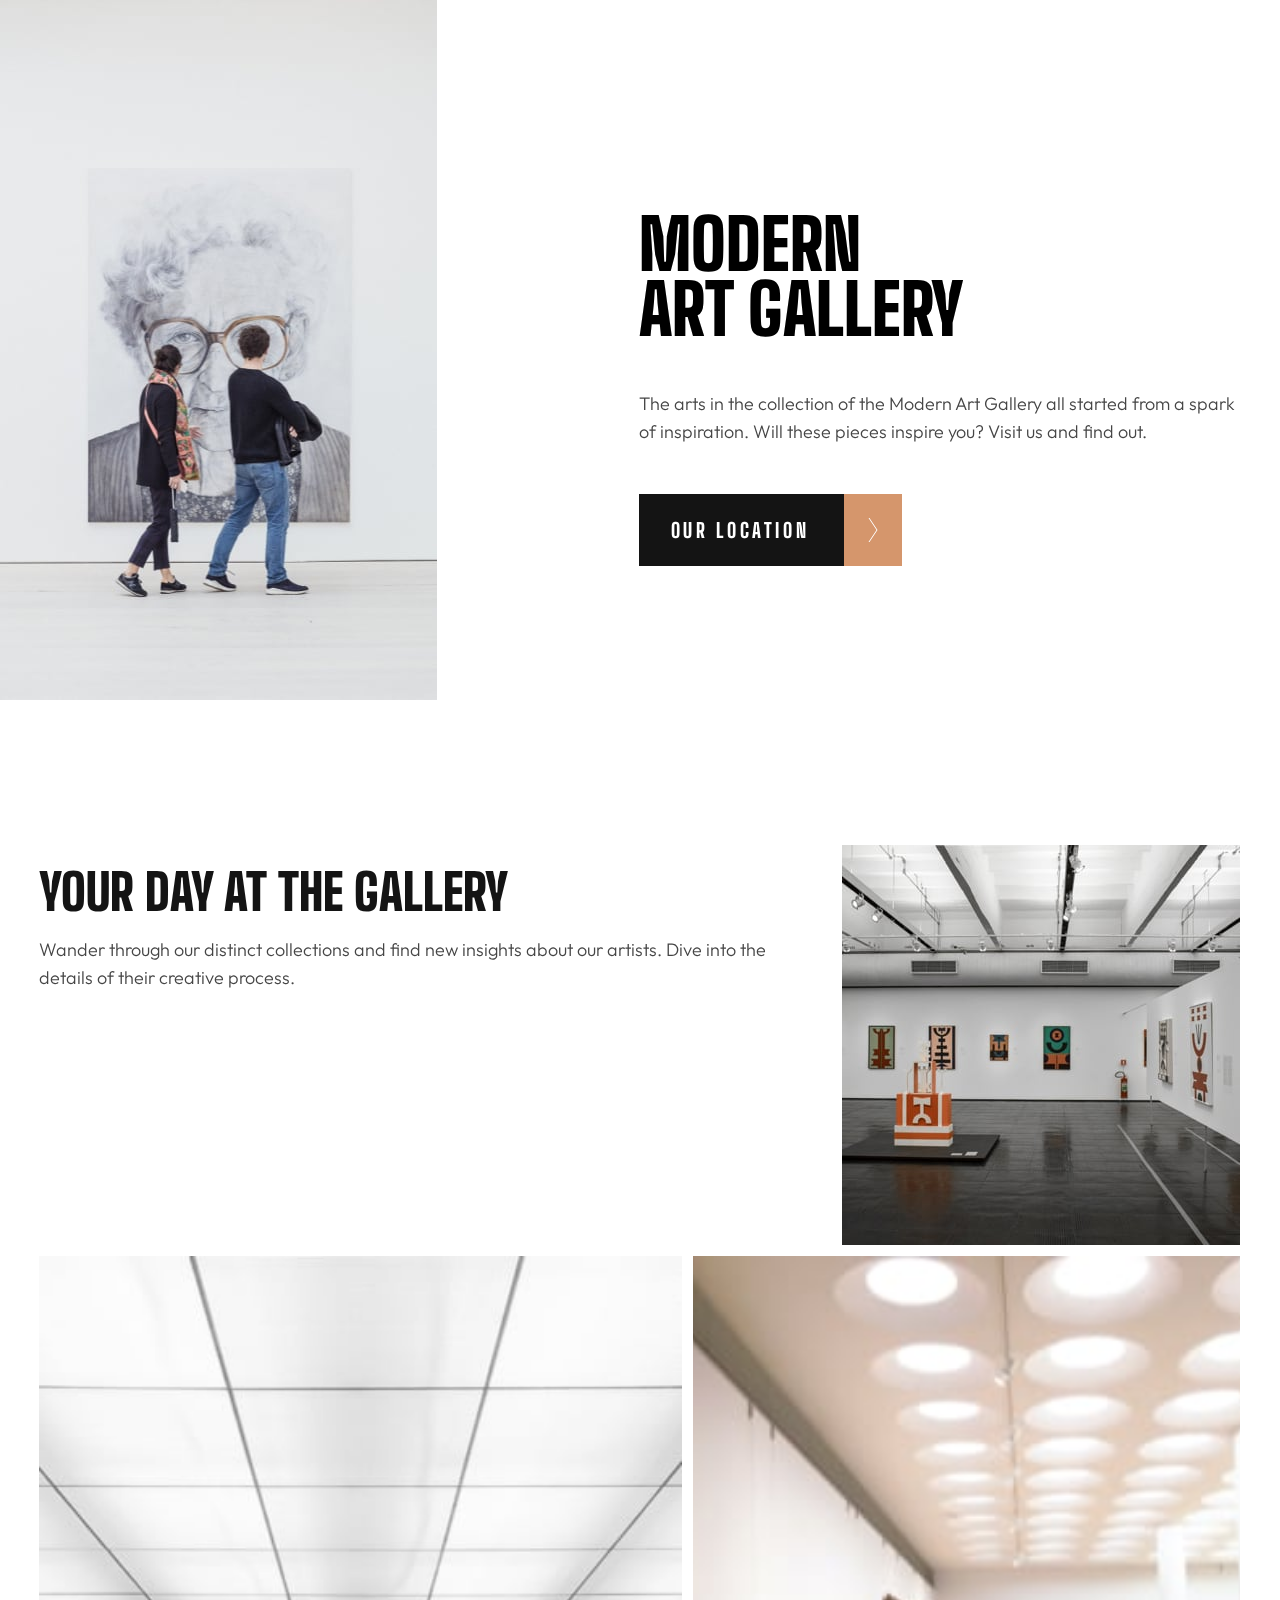
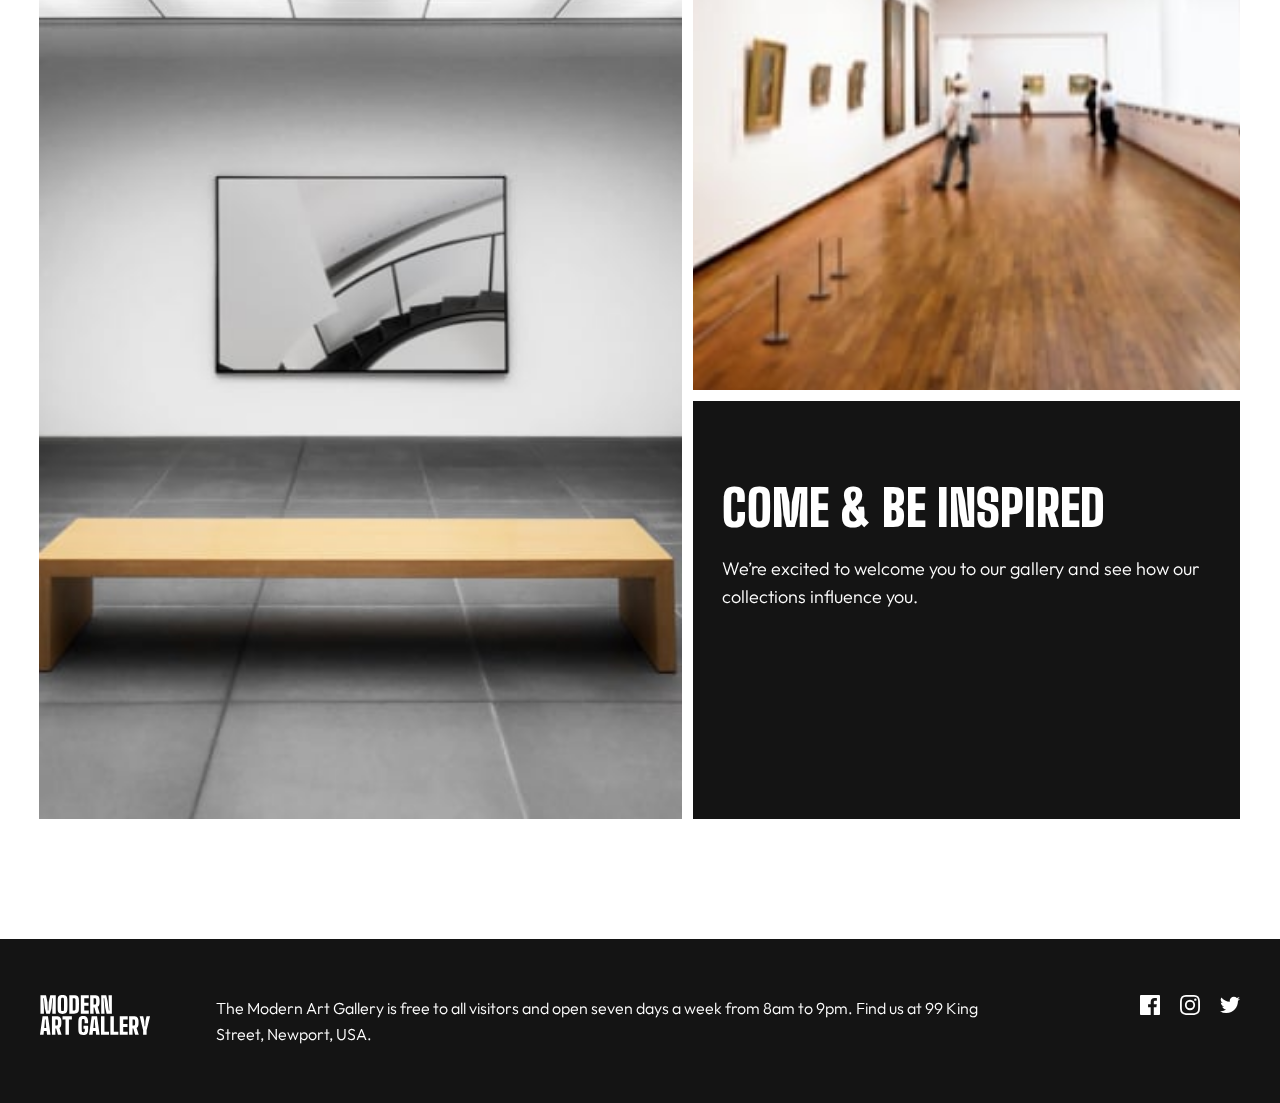
==== commit c80bbb27: "desktop layout" ====
--- a/index.html
+++ b/index.html
@@ -12,25 +12,22 @@
 <body>
   <main>
 
-    <div class="hero-background">
+    <picture class="hero-picture">
+      <source media="(min-width: 1439px)"
+        srcset="assets/desktop/image-hero.jpg 1x, assets/desktop/image-hero@2x.jpg 2x">
+      <source class="hero-img-tablet" media="(min-width: 767px)"
+        srcset="assets/tablet/image-hero.jpg 1x, assets/tablet/image-hero@2x.jpg 2x">
+      <img class="hero-img" srcset="assets/mobile/image-hero.jpg 1x, assets/mobile/image-hero@2x.jpg 2x" alt="">
+    </picture>
 
-      <picture class="hero-picture">
-        <source media="(min-width: 1439px)"
-          srcset="assets/desktop/image-hero.jpg 1x, assets/desktop/image-hero@2x.jpg 2x">
-        <source class="hero-img-tablet" media="(min-width: 767px)"
-          srcset="assets/tablet/image-hero.jpg 1x, assets/tablet/image-hero@2x.jpg 2x">
-        <img class="hero-img" srcset="assets/mobile/image-hero.jpg 1x, assets/mobile/image-hero@2x.jpg 2x" alt="">
-      </picture>
-
-      <div class="black-bg"></div>
-    </div>
+    <div class="black-bg"></div>
 
     <section class="hero-section">
 
       <div aria-hidden="true" class="hero-content">
-        <div class="title-wrapper">
-          <h1 class="hero-title">Modern <br> Art Gallery</h1>
-        </div>
+
+        <h1 class="hero-title">Modern <br> Art Gallery</h1>
+
 
         <div class="wrapper">
           <p class="hero-text">
--- a/style.css
+++ b/style.css
@@ -62,6 +62,11 @@
   display: block;
 }
 
+body {
+  background-color: white;
+  min-width: 100%;
+}
+
 .hero-img {
   width: 100%;
   height: auto;
@@ -78,7 +83,8 @@
   line-height: var(--lh-heading-1);
   text-transform: uppercase;
   margin-block-start: 2rem;
-  color: var(--clr-almostblack);
+  color: white;
+  mix-blend-mode: difference;
 }
 
 .hero-text {
@@ -228,20 +234,26 @@
   }
 
   .hero-picture {
-    position: absolute;
+    position: relative;
     top: 0;
     left: 0;
-    z-index: 1;
+  }
+
+  .hero-img {
+    width: initial;
+    max-width: 100%;
   }
   
   .hero-section {
     padding-inline: 2.5rem;
     margin-block-start: 9.0625rem;
-    position: relative;
     z-index: 2;
   }
 
   .hero-content {
+    position: absolute;
+    right: 0.2%;
+    top: 23.6%;
     display: grid;
     grid-template-columns: 1fr 1fr;
     grid-template-areas: 
@@ -262,6 +274,7 @@
 
   .hero-text {
     margin-block-start: 3rem;
+    padding-inline-end: 2.5rem;
   }
 
   .cta-btn {
@@ -271,7 +284,7 @@
   .content-section {
     padding-inline-start: 2.4375rem;
     padding-inline-end: 2.5rem;
-    margin-block-start: 16.5625rem;
+    margin-block-start: 7.5rem;
   }
 
   .grid-1 {
@@ -360,9 +373,10 @@
   }
 
   .hero-picture {
+    position: absolute;
     left: 50%;
     transform: translateX(-50%);
-    color: var(--clr-almostblack) !important;
+    z-index: -1;
   }
 
   .black-bg {
@@ -372,38 +386,26 @@
     background-color: var(--clr-almostblack);
     top: 0;
     left: 0;
-  }
-
-  .hero-title {
-    position: absolute;
-    /* background: linear-gradient(to right, var(--clr-white) 64%, var(--clr-almostblack) 36%);
-    background-clip: text;
-    -webkit-background-clip: text;  */
+    z-index: -2;
   }
 
   .hero-content {
     grid-template-areas: 'herotitle textandbtn';
-  }
-
-  .title-wrapper {
-    position: relative;
+    padding-inline: 10.3125rem;
+    top: 0;
+    margin-block-start: 11.875rem;
   }
 
   .hero-content .wrapper {
     padding-inline-start: 13.25rem;
   }
-
-  .hero-text {
-    margin-block-start: 0;
-  }
-
   .cta-btn {
     margin-block-start: 4rem;
   }
 
   .content-section {
     padding-inline: 10.3125rem;
-    margin-block-start: 30.9375rem;
+    margin-block-start: 61.25rem;
   }
 
   .content-section .subtitle {
